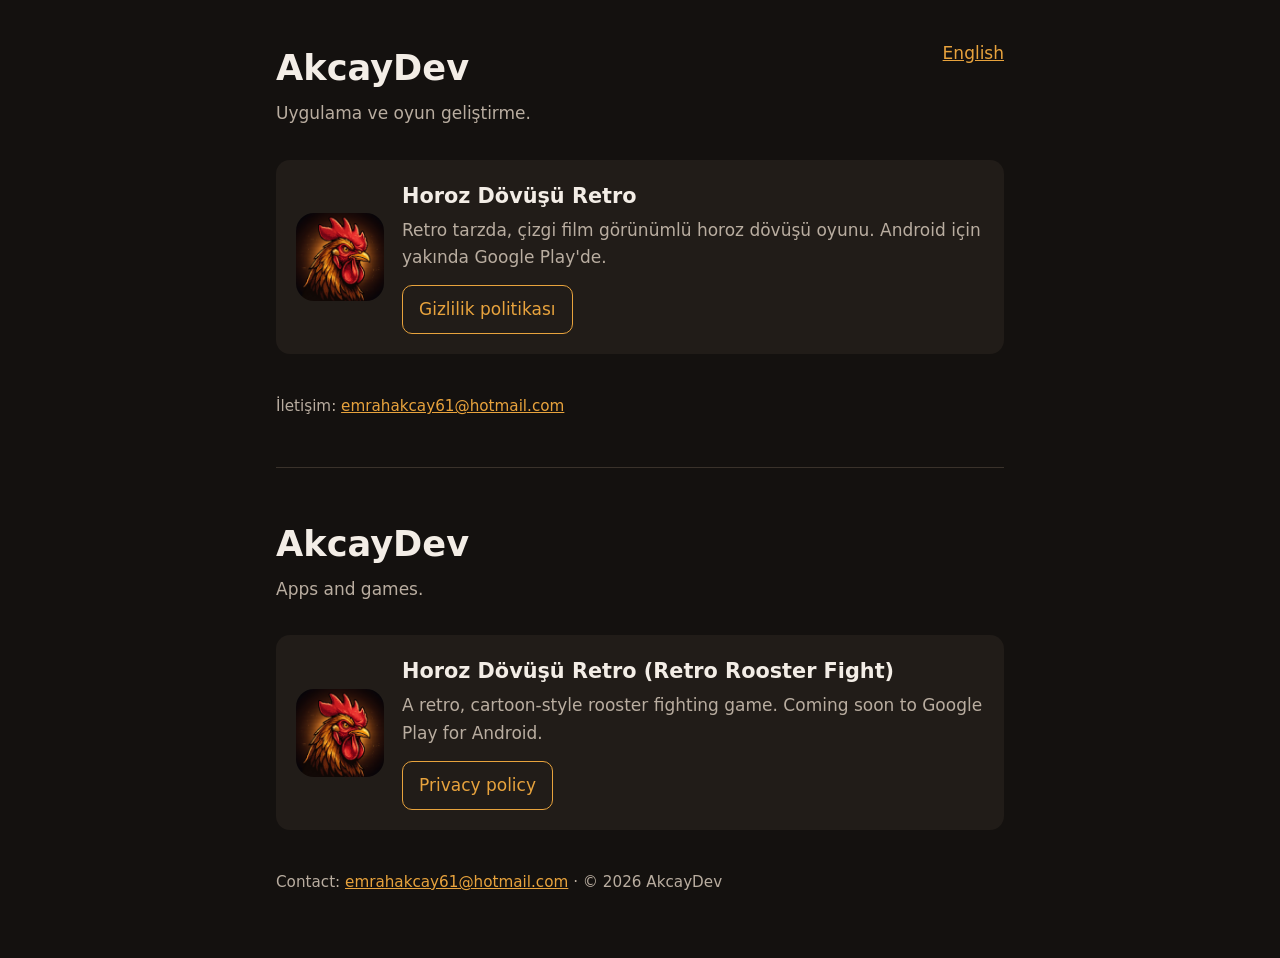
==== index.html @ 2ddd4c9f "Add files via upload" ====
<!doctype html>
<html lang="tr">
<head>
<meta charset="utf-8">
<meta name="viewport" content="width=device-width, initial-scale=1">
<title>AkcayDev</title>
<meta name="description" content="AkcayDev uygulama ve oyun geliştirme resmi sitesi.">
<style>
  :root { --bg:#14110f; --kart:#211c18; --yazi:#f3ede6; --soluk:#b9ada0; --vurgu:#e8a33d; }
  * { box-sizing:border-box; }
  body { margin:0; background:var(--bg); color:var(--yazi); font:17px/1.6 system-ui,-apple-system,"Segoe UI",Roboto,sans-serif; }
  main { max-width:760px; margin:0 auto; padding:40px 16px 64px; }
  h1 { font-size:2.2rem; margin:0 0 4px; }
  .alt { color:var(--soluk); margin:0 0 32px; }
  .kart { background:var(--kart); border-radius:14px; padding:20px; display:flex; gap:18px; align-items:center; }
  .kart img { width:88px; height:88px; border-radius:18px; flex:none; }
  .kart h2 { margin:0 0 4px; font-size:1.3rem; }
  .kart p { margin:0 0 10px; color:var(--soluk); }
  a { color:var(--vurgu); }
  .dugme { display:inline-block; padding:10px 16px; border:1px solid var(--vurgu); border-radius:10px; text-decoration:none; margin:4px 8px 0 0; }
  footer { margin-top:40px; color:var(--soluk); font-size:.95rem; }
  .dil { float:right; }
  @media (max-width:480px){ .kart{flex-direction:column; align-items:flex-start;} }
</style>
</head>
<body>
<main>
  <a class="dil" href="#en">English</a>
  <h1>AkcayDev</h1>
  <p class="alt">Uygulama ve oyun geliştirme.</p>

  <div class="kart">
    <img src="horoz-dovusu-retro/ikon.png" alt="Horoz Dövüşü Retro simgesi">
    <div>
      <h2>Horoz Dövüşü Retro</h2>
      <p>Retro tarzda, çizgi film görünümlü horoz dövüşü oyunu. Android için yakında Google Play'de.</p>
      <a class="dugme" href="horoz-dovusu-retro/gizlilik.html">Gizlilik politikası</a>
    </div>
  </div>

  <footer>
    İletişim: <a href="mailto:emrahakcay61@hotmail.com">emrahakcay61@hotmail.com</a>
  </footer>

  <hr id="en" style="margin:48px 0;border:0;border-top:1px solid #3a322b">
  <h1>AkcayDev</h1>
  <p class="alt">Apps and games.</p>
  <div class="kart">
    <img src="horoz-dovusu-retro/ikon.png" alt="Horoz Dövüşü Retro icon">
    <div>
      <h2>Horoz Dövüşü Retro (Retro Rooster Fight)</h2>
      <p>A retro, cartoon-style rooster fighting game. Coming soon to Google Play for Android.</p>
      <a class="dugme" href="horoz-dovusu-retro/gizlilik.html#en">Privacy policy</a>
    </div>
  </div>
  <footer>
    Contact: <a href="mailto:emrahakcay61@hotmail.com">emrahakcay61@hotmail.com</a> · © 2026 AkcayDev
  </footer>
</main>
</body>
</html>
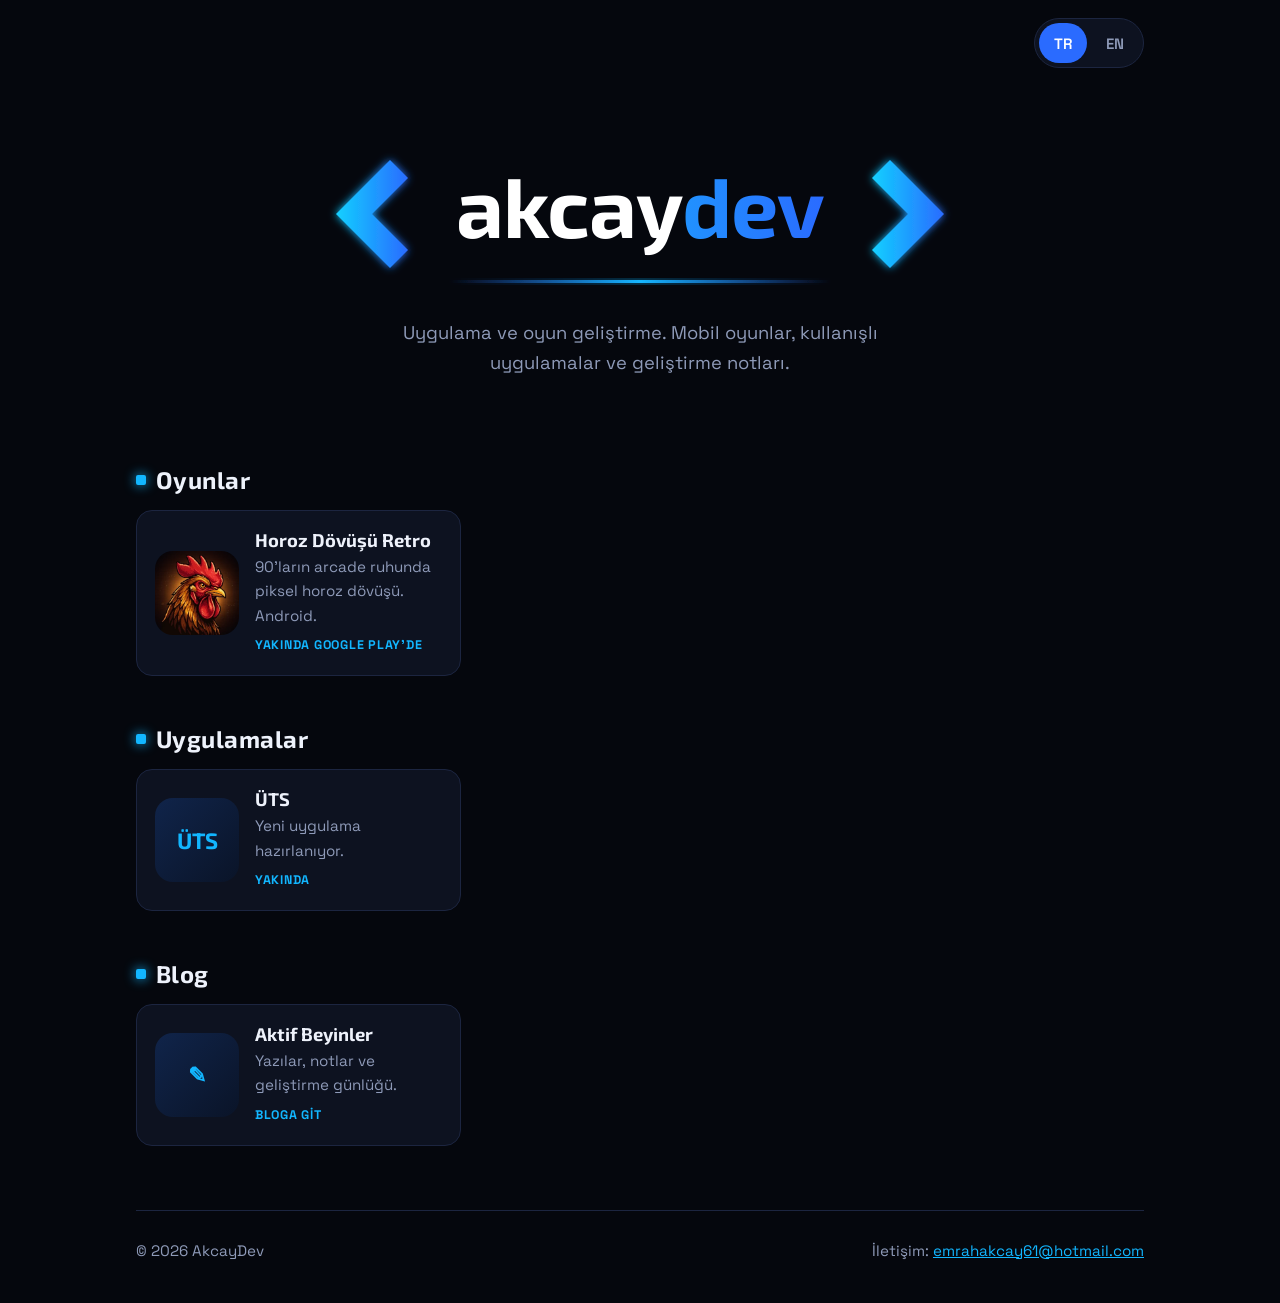
==== commit 1869b86a: "Add files via upload" ====
--- a/index.html
+++ b/index.html
@@ -1,61 +1,88 @@
 <!doctype html>
-<html lang="tr">
+<html lang="tr" data-dil="tr">
 <head>
 <meta charset="utf-8">
 <meta name="viewport" content="width=device-width, initial-scale=1">
 <title>AkcayDev</title>
 <meta name="description" content="AkcayDev uygulama ve oyun geliştirme resmi sitesi.">
-<style>
-  :root { --bg:#14110f; --kart:#211c18; --yazi:#f3ede6; --soluk:#b9ada0; --vurgu:#e8a33d; }
-  * { box-sizing:border-box; }
-  body { margin:0; background:var(--bg); color:var(--yazi); font:17px/1.6 system-ui,-apple-system,"Segoe UI",Roboto,sans-serif; }
-  main { max-width:760px; margin:0 auto; padding:40px 16px 64px; }
-  h1 { font-size:2.2rem; margin:0 0 4px; }
-  .alt { color:var(--soluk); margin:0 0 32px; }
-  .kart { background:var(--kart); border-radius:14px; padding:20px; display:flex; gap:18px; align-items:center; }
-  .kart img { width:88px; height:88px; border-radius:18px; flex:none; }
-  .kart h2 { margin:0 0 4px; font-size:1.3rem; }
-  .kart p { margin:0 0 10px; color:var(--soluk); }
-  a { color:var(--vurgu); }
-  .dugme { display:inline-block; padding:10px 16px; border:1px solid var(--vurgu); border-radius:10px; text-decoration:none; margin:4px 8px 0 0; }
-  footer { margin-top:40px; color:var(--soluk); font-size:.95rem; }
-  .dil { float:right; }
-  @media (max-width:480px){ .kart{flex-direction:column; align-items:flex-start;} }
-</style>
+<link rel="icon" href="favicon.svg" type="image/svg+xml">
+<link rel="preconnect" href="https://fonts.googleapis.com"><link rel="preconnect" href="https://fonts.gstatic.com" crossorigin>
+<link href="https://fonts.googleapis.com/css2?family=Exo+2:wght@700&family=Space+Grotesk:wght@400;600;700&display=swap" rel="stylesheet">
+<link rel="stylesheet" href="stil.css">
+<script src="dil.js"></script>
 </head>
 <body>
-<main>
-  <a class="dil" href="#en">English</a>
-  <h1>AkcayDev</h1>
-  <p class="alt">Uygulama ve oyun geliştirme.</p>
+<div class="kap">
+  <header class="ust">
+    <span></span>
+    <div class="dil-sec" role="group" aria-label="Dil / Language">
+      <button data-dil-sec="tr">TR</button><button data-dil-sec="en">EN</button>
+    </div>
+  </header>
 
-  <div class="kart">
-    <img src="horoz-dovusu-retro/ikon.png" alt="Horoz Dövüşü Retro simgesi">
-    <div>
-      <h2>Horoz Dövüşü Retro</h2>
-      <p>Retro tarzda, çizgi film görünümlü horoz dövüşü oyunu. Android için yakında Google Play'de.</p>
-      <a class="dugme" href="horoz-dovusu-retro/gizlilik.html">Gizlilik politikası</a>
+  <section class="kahraman">
+    <svg xmlns="http://www.w3.org/2000/svg" viewBox="0 0 640 150" role="img" aria-label="akcaydev">
+  <defs>
+    <linearGradient id="lg-m" x1="0" x2="1"><stop offset="0" stop-color="#12d0ff"/><stop offset="1" stop-color="#2a6bff"/></linearGradient>
+    <linearGradient id="lg-c" x1="0" x2="1"><stop offset="0" stop-color="#2a6bff" stop-opacity="0"/><stop offset=".5" stop-color="#12b6ff"/><stop offset="1" stop-color="#2a6bff" stop-opacity="0"/></linearGradient>
+    <filter id="lg-p" x="-20%" y="-50%" width="140%" height="200%"><feGaussianBlur stdDeviation="4" result="b"/><feMerge><feMergeNode in="b"/><feMergeNode in="SourceGraphic"/></feMerge></filter>
+  </defs>
+  <g filter="url(#lg-p)" fill="url(#lg-m)">
+    <path d="M70 18 L88 36 L52 72 L88 108 L70 126 L16 72 Z"/>
+    <path d="M570 18 L552 36 L588 72 L552 108 L570 126 L624 72 Z"/>
+  </g>
+  <text x="320" y="96" text-anchor="middle" font-family="'Exo 2', 'Segoe UI', sans-serif" font-weight="700" font-size="84" letter-spacing="-1">
+    <tspan fill="#ffffff">akcay</tspan><tspan fill="url(#lg-m)">dev</tspan>
+  </text>
+  <rect x="130" y="138" width="380" height="3" rx="1.5" fill="url(#lg-c)" filter="url(#lg-p)"/>
+</svg>
+    <p lang="tr">Uygulama ve oyun geliştirme. Mobil oyunlar, kullanışlı uygulamalar ve geliştirme notları.</p>
+    <p lang="en">Apps and games. Mobile games, handy apps and development notes.</p>
+  </section>
+
+  <h2><span lang="tr">Oyunlar</span><span lang="en">Games</span></h2>
+  <div class="izgara">
+    <a class="proje" href="horoz-dovusu-retro/">
+      <img class="simge" src="horoz-dovusu-retro/gorseller/ikon.webp" alt="">
+      <div>
+        <h3 lang="tr">Horoz Dövüşü Retro</h3><h3 lang="en">Rooster Fight Retro</h3>
+        <p lang="tr">90'ların arcade ruhunda piksel horoz dövüşü. Android.</p>
+        <p lang="en">Pixel rooster fighting in the spirit of 90s arcades. Android.</p>
+        <span class="etiket" lang="tr">Yakında Google Play'de</span><span class="etiket" lang="en">Coming soon to Google Play</span>
+      </div>
+    </a>
+  </div>
+
+  <h2><span lang="tr">Uygulamalar</span><span lang="en">Apps</span></h2>
+  <div class="izgara">
+    <div class="proje">
+      <div class="simge bos">ÜTS</div>
+      <div>
+        <h3>ÜTS</h3>
+        <p lang="tr">Yeni uygulama hazırlanıyor.</p>
+        <p lang="en">A new app is on the way.</p>
+        <span class="etiket" lang="tr">Yakında</span><span class="etiket" lang="en">Coming soon</span>
+      </div>
     </div>
   </div>
 
-  <footer>
-    İletişim: <a href="mailto:emrahakcay61@hotmail.com">emrahakcay61@hotmail.com</a>
+  <h2>Blog</h2>
+  <div class="izgara">
+    <a class="proje" href="https://aktif-beyinler.blogspot.com/" rel="noopener">
+      <div class="simge bos">✎</div>
+      <div>
+        <h3>Aktif Beyinler</h3>
+        <p lang="tr">Yazılar, notlar ve geliştirme günlüğü.</p>
+        <p lang="en">Posts, notes and dev log (Turkish).</p>
+        <span class="etiket" lang="tr">Bloga git</span><span class="etiket" lang="en">Visit blog</span>
+      </div>
+    </a>
+  </div>
+
+  <footer class="alt">
+    <span>© 2026 AkcayDev</span>
+    <span><span lang="tr">İletişim:</span><span lang="en">Contact:</span> <a href="mailto:emrahakcay61@hotmail.com">emrahakcay61@hotmail.com</a></span>
   </footer>
-
-  <hr id="en" style="margin:48px 0;border:0;border-top:1px solid #3a322b">
-  <h1>AkcayDev</h1>
-  <p class="alt">Apps and games.</p>
-  <div class="kart">
-    <img src="horoz-dovusu-retro/ikon.png" alt="Horoz Dövüşü Retro icon">
-    <div>
-      <h2>Horoz Dövüşü Retro (Retro Rooster Fight)</h2>
-      <p>A retro, cartoon-style rooster fighting game. Coming soon to Google Play for Android.</p>
-      <a class="dugme" href="horoz-dovusu-retro/gizlilik.html#en">Privacy policy</a>
-    </div>
-  </div>
-  <footer>
-    Contact: <a href="mailto:emrahakcay61@hotmail.com">emrahakcay61@hotmail.com</a> · © 2026 AkcayDev
-  </footer>
-</main>
+</div>
 </body>
 </html>
--- a/stil.css
+++ b/stil.css
@@ -0,0 +1,30 @@
+/* AkcayDev ana site */
+:root {
+  --bg: #05070d; --kart: #0d1220; --cizgi: #1c2540;
+  --yazi: #eef2fb; --soluk: #8e9ab8;
+  --mavi: #12b6ff; --mavi2: #2a6bff;
+}
+* { box-sizing: border-box; }
+html[data-dil="tr"] [lang="en"], html[data-dil="en"] [lang="tr"] { display: none !important; }
+body { margin: 0; background: var(--bg); color: var(--yazi); font: 17px/1.6 "Space Grotesk", system-ui, sans-serif; }
+a { color: var(--mavi); }
+.kap { max-width: 1040px; margin: 0 auto; padding: 0 16px; }
+.ust { display: flex; align-items: center; justify-content: space-between; padding: 18px 0; }
+.ust .logo-kucuk svg { height: 40px; width: auto; display: block; }
+.dil-sec { display: flex; gap: 4px; background: var(--kart); border: 1px solid var(--cizgi); border-radius: 999px; padding: 4px; }
+.dil-sec button { font: 600 15px "Space Grotesk", sans-serif; color: var(--soluk); background: none; border: 0; border-radius: 999px; min-width: 48px; min-height: 40px; cursor: pointer; }
+.dil-sec button[aria-pressed="true"] { background: var(--mavi2); color: #fff; }
+.kahraman { text-align: center; padding: 56px 0 40px; }
+.kahraman svg { width: min(640px, 100%); height: auto; }
+.kahraman p { color: var(--soluk); font-size: 1.15rem; margin: 18px auto 0; max-width: 560px; }
+h2 { font: 700 1.5rem "Exo 2", sans-serif; letter-spacing: .02em; margin: 48px 0 16px; display: flex; align-items: center; gap: 10px; }
+h2::before { content: ""; width: 10px; height: 10px; border-radius: 2px; background: var(--mavi); box-shadow: 0 0 12px var(--mavi); }
+.izgara { display: grid; grid-template-columns: repeat(auto-fill, minmax(300px, 1fr)); gap: 16px; }
+.proje { display: flex; gap: 16px; align-items: center; padding: 18px; background: var(--kart); border: 1px solid var(--cizgi); border-radius: 16px; color: inherit; text-decoration: none; transition: border-color .2s, transform .2s; min-height: 120px; }
+a.proje:hover { border-color: var(--mavi); transform: translateY(-2px); }
+.proje .simge { width: 84px; height: 84px; border-radius: 18px; flex: none; object-fit: cover; }
+.proje .simge.bos { display: grid; place-items: center; background: linear-gradient(135deg, #10244a, #0a1428); font: 700 1.4rem "Exo 2", sans-serif; color: var(--mavi); }
+.proje h3 { margin: 0 0 4px; font: 700 1.15rem "Exo 2", sans-serif; }
+.proje p { margin: 0; color: var(--soluk); font-size: .95rem; }
+.etiket { display: inline-block; margin-top: 8px; font-size: .78rem; font-weight: 700; letter-spacing: .06em; text-transform: uppercase; color: var(--mavi); }
+.alt { margin-top: 64px; padding: 28px 0 40px; border-top: 1px solid var(--cizgi); color: var(--soluk); font-size: .95rem; display: flex; flex-wrap: wrap; gap: 8px 24px; justify-content: space-between; }
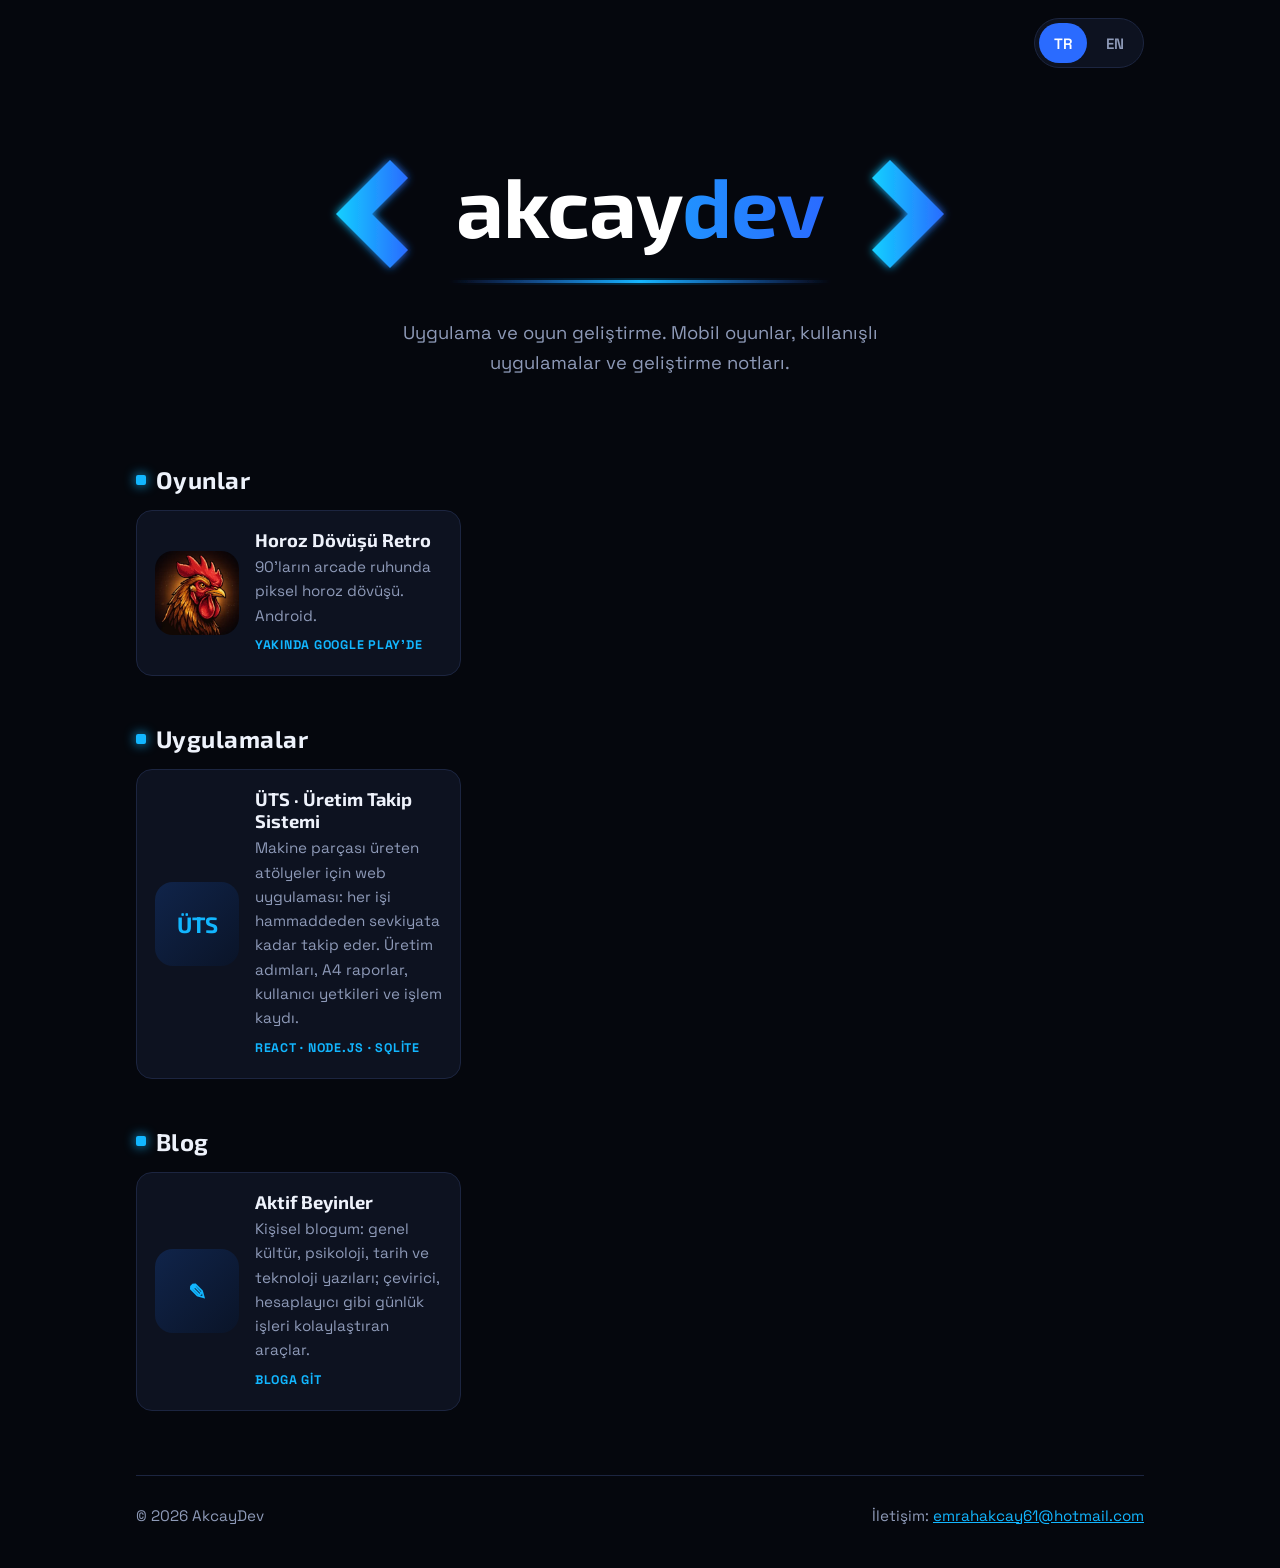
==== commit f11ec592: "Add files via upload" ====
--- a/index.html
+++ b/index.html
@@ -58,10 +58,10 @@
     <div class="proje">
       <div class="simge bos">ÜTS</div>
       <div>
-        <h3>ÜTS</h3>
-        <p lang="tr">Yeni uygulama hazırlanıyor.</p>
-        <p lang="en">A new app is on the way.</p>
-        <span class="etiket" lang="tr">Yakında</span><span class="etiket" lang="en">Coming soon</span>
+        <h3 lang="tr">ÜTS · Üretim Takip Sistemi</h3><h3 lang="en">ÜTS · Production Tracking System</h3>
+        <p lang="tr">Makine parçası üreten atölyeler için web uygulaması: her işi hammaddeden sevkiyata kadar takip eder. Üretim adımları, A4 raporlar, kullanıcı yetkileri ve işlem kaydı.</p>
+        <p lang="en">A web app for machine-parts workshops that tracks every job from raw material to shipment. Production steps, printable A4 reports, user permissions and audit log.</p>
+        <span class="etiket">React · Node.js · SQLite</span>
       </div>
     </div>
   </div>
@@ -72,8 +72,8 @@
       <div class="simge bos">✎</div>
       <div>
         <h3>Aktif Beyinler</h3>
-        <p lang="tr">Yazılar, notlar ve geliştirme günlüğü.</p>
-        <p lang="en">Posts, notes and dev log (Turkish).</p>
+        <p lang="tr">Kişisel blogum: genel kültür, psikoloji, tarih ve teknoloji yazıları; çevirici, hesaplayıcı gibi günlük işleri kolaylaştıran araçlar.</p>
+        <p lang="en">My personal blog (Turkish): general knowledge, psychology, history and tech posts, plus handy everyday tools like converters and calculators.</p>
         <span class="etiket" lang="tr">Bloga git</span><span class="etiket" lang="en">Visit blog</span>
       </div>
     </a>
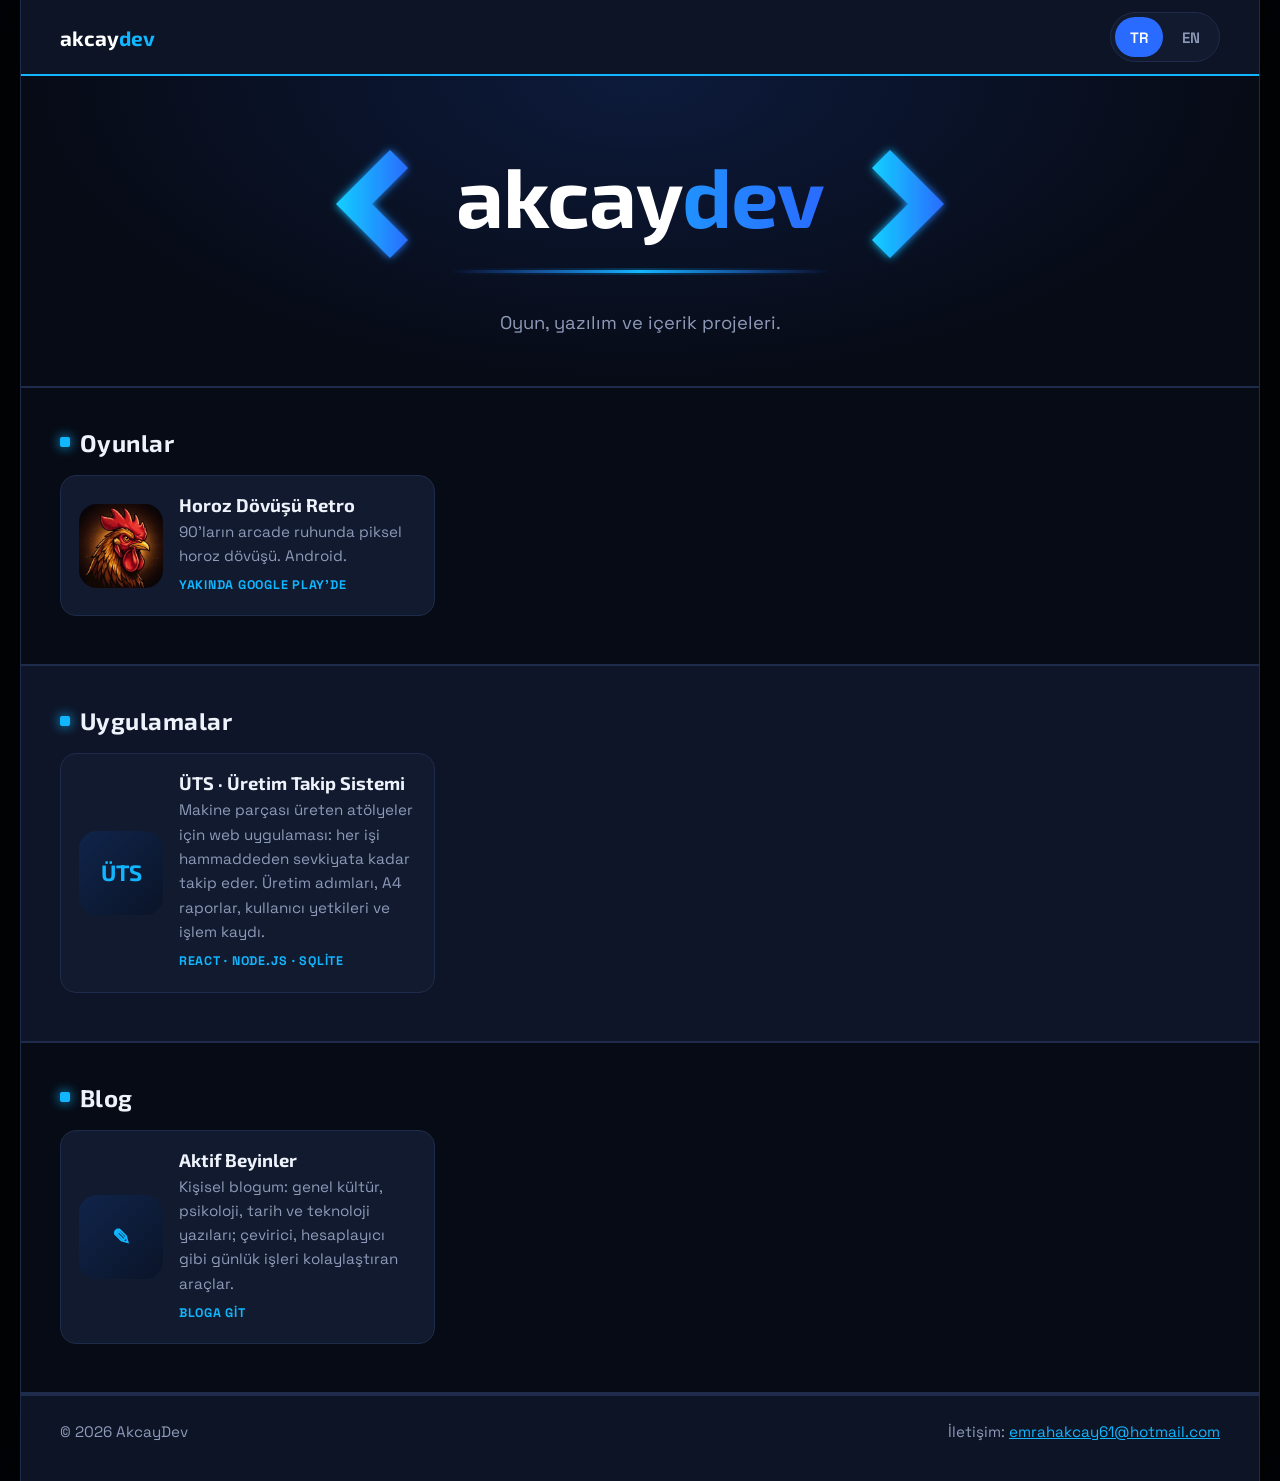
==== commit 36b7b8bc: "Add files via upload" ====
--- a/index.html
+++ b/index.html
@@ -4,7 +4,7 @@
 <meta charset="utf-8">
 <meta name="viewport" content="width=device-width, initial-scale=1">
 <title>AkcayDev</title>
-<meta name="description" content="AkcayDev uygulama ve oyun geliştirme resmi sitesi.">
+<meta name="description" content="AkcayDev: oyun, yazılım ve içerik projeleri.">
 <link rel="icon" href="favicon.svg" type="image/svg+xml">
 <link rel="preconnect" href="https://fonts.googleapis.com"><link rel="preconnect" href="https://fonts.gstatic.com" crossorigin>
 <link href="https://fonts.googleapis.com/css2?family=Exo+2:wght@700&family=Space+Grotesk:wght@400;600;700&display=swap" rel="stylesheet">
@@ -12,15 +12,18 @@
 <script src="dil.js"></script>
 </head>
 <body>
-<div class="kap">
-  <header class="ust">
-    <span></span>
+<div class="sayfa">
+<header class="ust-serit">
+  <div class="kap ust">
+    <span class="ust-ad">akcay<b>dev</b></span>
     <div class="dil-sec" role="group" aria-label="Dil / Language">
       <button data-dil-sec="tr">TR</button><button data-dil-sec="en">EN</button>
     </div>
-  </header>
+  </div>
+</header>
 
-  <section class="kahraman">
+<section class="kahraman">
+  <div class="kap">
     <svg xmlns="http://www.w3.org/2000/svg" viewBox="0 0 640 150" role="img" aria-label="akcaydev">
   <defs>
     <linearGradient id="lg-m" x1="0" x2="1"><stop offset="0" stop-color="#12d0ff"/><stop offset="1" stop-color="#2a6bff"/></linearGradient>
@@ -36,10 +39,13 @@
   </text>
   <rect x="130" y="138" width="380" height="3" rx="1.5" fill="url(#lg-c)" filter="url(#lg-p)"/>
 </svg>
-    <p lang="tr">Uygulama ve oyun geliştirme. Mobil oyunlar, kullanışlı uygulamalar ve geliştirme notları.</p>
-    <p lang="en">Apps and games. Mobile games, handy apps and development notes.</p>
-  </section>
+    <p lang="tr">Oyun, yazılım ve içerik projeleri.</p>
+    <p lang="en">Game, software and content projects.</p>
+  </div>
+</section>
 
+<section class="bolum">
+  <div class="kap">
   <h2><span lang="tr">Oyunlar</span><span lang="en">Games</span></h2>
   <div class="izgara">
     <a class="proje" href="horoz-dovusu-retro/">
@@ -52,7 +58,11 @@
       </div>
     </a>
   </div>
+  </div>
+</section>
 
+<section class="bolum koyu">
+  <div class="kap">
   <h2><span lang="tr">Uygulamalar</span><span lang="en">Apps</span></h2>
   <div class="izgara">
     <div class="proje">
@@ -65,10 +75,14 @@
       </div>
     </div>
   </div>
+  </div>
+</section>
 
+<section class="bolum">
+  <div class="kap">
   <h2>Blog</h2>
   <div class="izgara">
-    <a class="proje" href="https://aktif-beyinler.blogspot.com/" rel="noopener">
+    <a class="proje" href="https://aktif-beyinler.blogspot.com/" target="_blank" rel="noopener">
       <div class="simge bos">✎</div>
       <div>
         <h3>Aktif Beyinler</h3>
@@ -78,11 +92,15 @@
       </div>
     </a>
   </div>
+  </div>
+</section>
 
-  <footer class="alt">
+<footer class="alt-serit">
+  <div class="kap alt">
     <span>© 2026 AkcayDev</span>
     <span><span lang="tr">İletişim:</span><span lang="en">Contact:</span> <a href="mailto:emrahakcay61@hotmail.com">emrahakcay61@hotmail.com</a></span>
-  </footer>
+  </div>
+</footer>
 </div>
 </body>
 </html>
--- a/stil.css
+++ b/stil.css
@@ -1,25 +1,32 @@
 /* AkcayDev ana site */
 :root {
-  --bg: #05070d; --kart: #0d1220; --cizgi: #1c2540;
+  --dis: #020306; --bg: #070b16; --bg2: #0e1528; --serit: #0c1426; --kart: #111a2e; --cizgi: #1f2b4a;
   --yazi: #eef2fb; --soluk: #8e9ab8;
   --mavi: #12b6ff; --mavi2: #2a6bff;
 }
 * { box-sizing: border-box; }
 html[data-dil="tr"] [lang="en"], html[data-dil="en"] [lang="tr"] { display: none !important; }
-body { margin: 0; background: var(--bg); color: var(--yazi); font: 17px/1.6 "Space Grotesk", system-ui, sans-serif; }
+body { margin: 0; background: var(--dis); color: var(--yazi); font: 17px/1.6 "Space Grotesk", system-ui, sans-serif; }
 a { color: var(--mavi); }
-.kap { max-width: 1040px; margin: 0 auto; padding: 0 16px; }
-.ust { display: flex; align-items: center; justify-content: space-between; padding: 18px 0; }
-.ust .logo-kucuk svg { height: 40px; width: auto; display: block; }
+.sayfa { max-width: 1240px; margin: 0 auto; background: var(--bg); border-left: 1px solid var(--cizgi); border-right: 1px solid var(--cizgi); box-shadow: 0 0 60px rgba(0,0,0,.7); min-height: 100vh; }
+.kap { max-width: 1200px; margin: 0 auto; padding: 0 20px; }
+.ust-serit { background: var(--serit); border-bottom: 2px solid var(--mavi); }
+.ust { display: flex; align-items: center; justify-content: space-between; padding: 12px 20px; }
+.ust-ad { font: 700 1.3rem "Exo 2", sans-serif; color: #fff; }
+.ust-ad b { color: var(--mavi); }
 .dil-sec { display: flex; gap: 4px; background: var(--kart); border: 1px solid var(--cizgi); border-radius: 999px; padding: 4px; }
 .dil-sec button { font: 600 15px "Space Grotesk", sans-serif; color: var(--soluk); background: none; border: 0; border-radius: 999px; min-width: 48px; min-height: 40px; cursor: pointer; }
 .dil-sec button[aria-pressed="true"] { background: var(--mavi2); color: #fff; }
-.kahraman { text-align: center; padding: 56px 0 40px; }
+.kahraman { text-align: center; padding: 56px 0 48px; background: radial-gradient(ellipse at 50% 0, rgba(42,107,255,.16), transparent 70%); border-bottom: 2px solid var(--cizgi); }
 .kahraman svg { width: min(640px, 100%); height: auto; }
 .kahraman p { color: var(--soluk); font-size: 1.15rem; margin: 18px auto 0; max-width: 560px; }
-h2 { font: 700 1.5rem "Exo 2", sans-serif; letter-spacing: .02em; margin: 48px 0 16px; display: flex; align-items: center; gap: 10px; }
+.bolum { padding: 40px 0 48px; border-bottom: 2px solid var(--cizgi); }
+.bolum.koyu { background: var(--bg2); }
+h2 { font: 700 1.5rem "Exo 2", sans-serif; letter-spacing: .02em; margin: 0 0 18px; display: flex; align-items: center; gap: 10px; }
 h2::before { content: ""; width: 10px; height: 10px; border-radius: 2px; background: var(--mavi); box-shadow: 0 0 12px var(--mavi); }
-.izgara { display: grid; grid-template-columns: repeat(auto-fill, minmax(300px, 1fr)); gap: 16px; }
+.izgara { display: grid; grid-template-columns: repeat(3, 1fr); gap: 18px; }
+@media (max-width: 960px) { .izgara { grid-template-columns: repeat(2, 1fr); } }
+@media (max-width: 620px) { .izgara { grid-template-columns: 1fr; } }
 .proje { display: flex; gap: 16px; align-items: center; padding: 18px; background: var(--kart); border: 1px solid var(--cizgi); border-radius: 16px; color: inherit; text-decoration: none; transition: border-color .2s, transform .2s; min-height: 120px; }
 a.proje:hover { border-color: var(--mavi); transform: translateY(-2px); }
 .proje .simge { width: 84px; height: 84px; border-radius: 18px; flex: none; object-fit: cover; }
@@ -27,4 +34,5 @@
 .proje h3 { margin: 0 0 4px; font: 700 1.15rem "Exo 2", sans-serif; }
 .proje p { margin: 0; color: var(--soluk); font-size: .95rem; }
 .etiket { display: inline-block; margin-top: 8px; font-size: .78rem; font-weight: 700; letter-spacing: .06em; text-transform: uppercase; color: var(--mavi); }
-.alt { margin-top: 64px; padding: 28px 0 40px; border-top: 1px solid var(--cizgi); color: var(--soluk); font-size: .95rem; display: flex; flex-wrap: wrap; gap: 8px 24px; justify-content: space-between; }
+.alt-serit { background: var(--serit); border-top: 2px solid var(--cizgi); }
+.alt { padding: 24px 20px 36px; color: var(--soluk); font-size: .95rem; display: flex; flex-wrap: wrap; gap: 8px 24px; justify-content: space-between; }
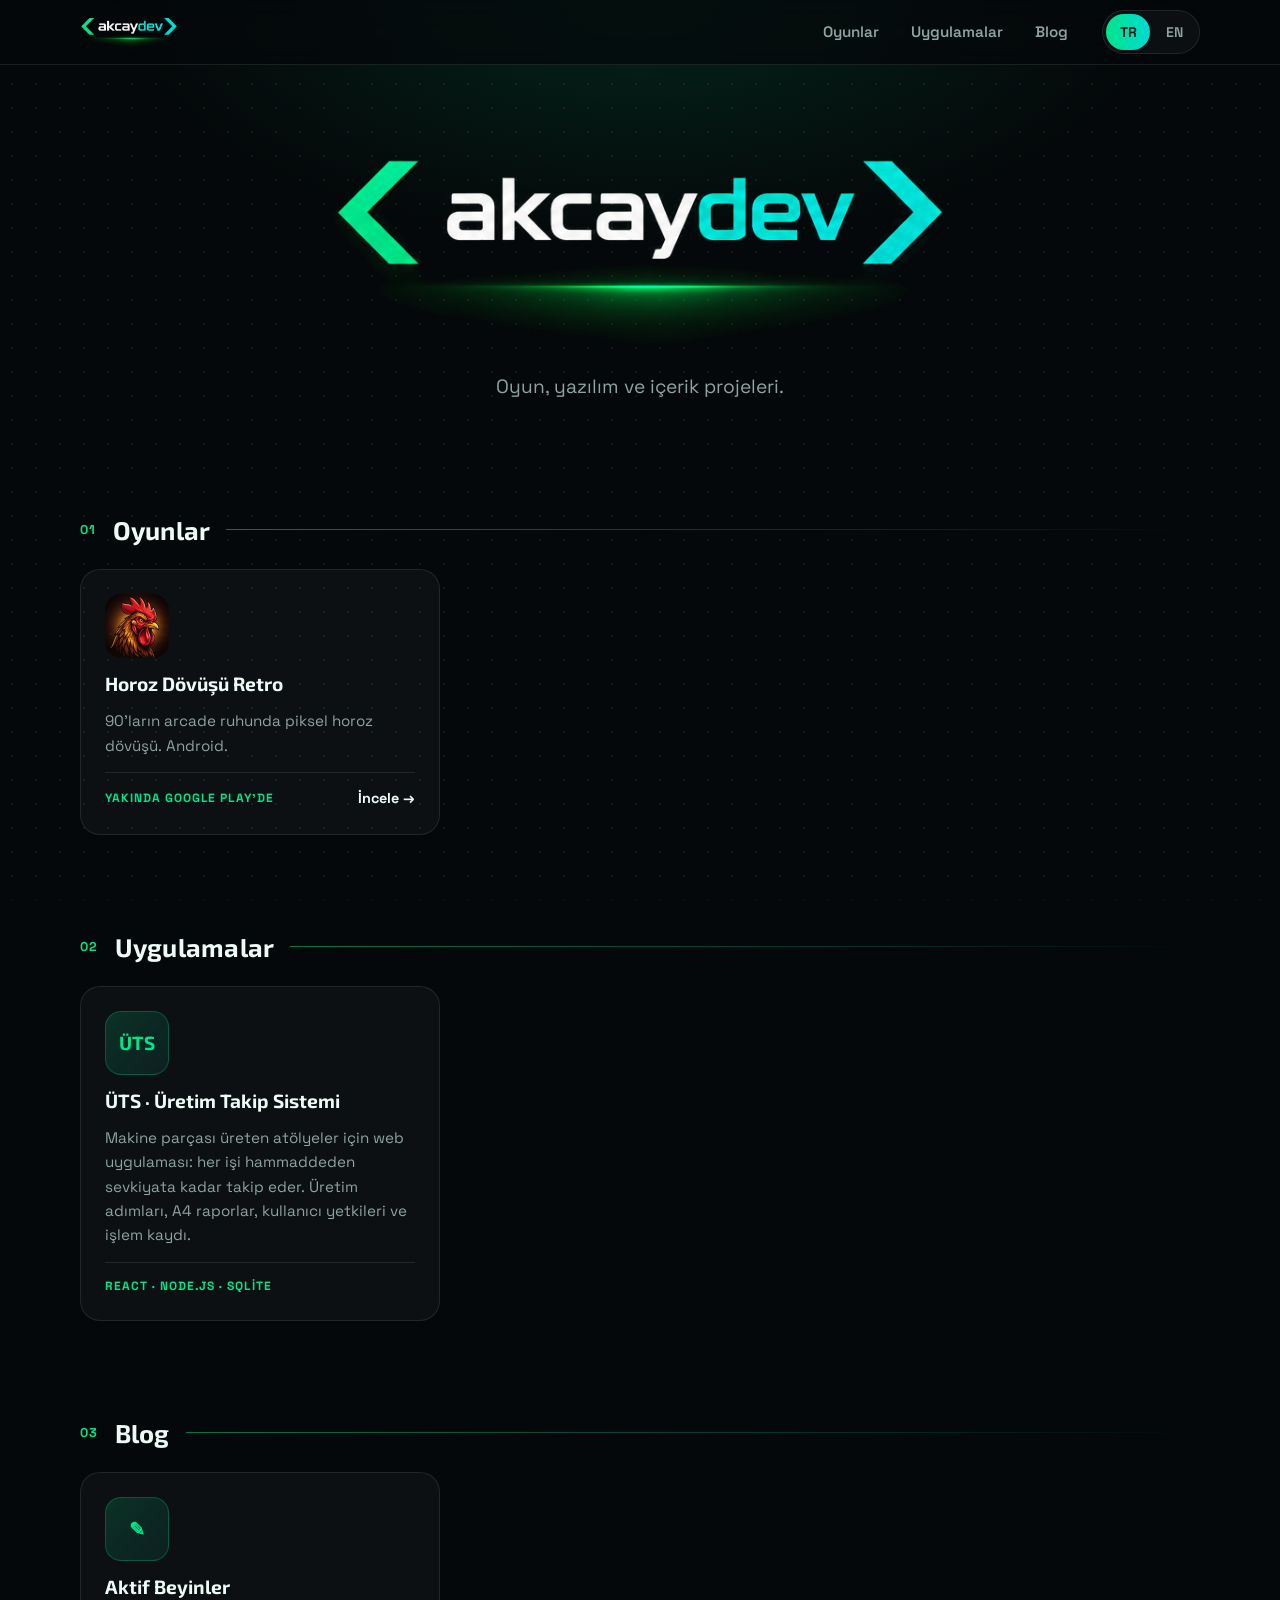
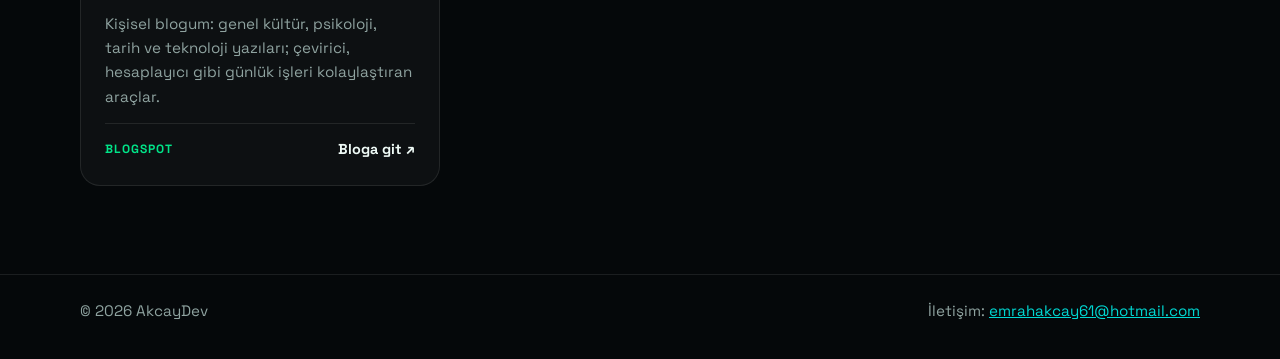
==== commit 08aef8ea: "Yeni tasarım: akcaydev logosu, yeşil-turkuaz tema, modern düzen Co-Authored-By: Claude Opus 5.5 <nor" ====
--- a/index.html
+++ b/index.html
@@ -12,95 +12,78 @@
 <script src="dil.js"></script>
 </head>
 <body>
-<div class="sayfa">
-<header class="ust-serit">
-  <div class="kap ust">
-    <span class="ust-ad">akcay<b>dev</b></span>
+<header class="ust">
+  <div class="kap">
+    <a class="ust-logo" href="#"><img src="logo.webp" alt="akcaydev"></a>
+    <nav class="menu">
+      <a href="#oyunlar"><span lang="tr">Oyunlar</span><span lang="en">Games</span></a>
+      <a href="#uygulamalar"><span lang="tr">Uygulamalar</span><span lang="en">Apps</span></a>
+      <a href="#blog">Blog</a>
+    </nav>
     <div class="dil-sec" role="group" aria-label="Dil / Language">
       <button data-dil-sec="tr">TR</button><button data-dil-sec="en">EN</button>
     </div>
   </div>
 </header>
 
-<section class="kahraman">
-  <div class="kap">
-    <svg xmlns="http://www.w3.org/2000/svg" viewBox="0 0 640 150" role="img" aria-label="akcaydev">
-  <defs>
-    <linearGradient id="lg-m" x1="0" x2="1"><stop offset="0" stop-color="#12d0ff"/><stop offset="1" stop-color="#2a6bff"/></linearGradient>
-    <linearGradient id="lg-c" x1="0" x2="1"><stop offset="0" stop-color="#2a6bff" stop-opacity="0"/><stop offset=".5" stop-color="#12b6ff"/><stop offset="1" stop-color="#2a6bff" stop-opacity="0"/></linearGradient>
-    <filter id="lg-p" x="-20%" y="-50%" width="140%" height="200%"><feGaussianBlur stdDeviation="4" result="b"/><feMerge><feMergeNode in="b"/><feMergeNode in="SourceGraphic"/></feMerge></filter>
-  </defs>
-  <g filter="url(#lg-p)" fill="url(#lg-m)">
-    <path d="M70 18 L88 36 L52 72 L88 108 L70 126 L16 72 Z"/>
-    <path d="M570 18 L552 36 L588 72 L552 108 L570 126 L624 72 Z"/>
-  </g>
-  <text x="320" y="96" text-anchor="middle" font-family="'Exo 2', 'Segoe UI', sans-serif" font-weight="700" font-size="84" letter-spacing="-1">
-    <tspan fill="#ffffff">akcay</tspan><tspan fill="url(#lg-m)">dev</tspan>
-  </text>
-  <rect x="130" y="138" width="380" height="3" rx="1.5" fill="url(#lg-c)" filter="url(#lg-p)"/>
-</svg>
+<main class="kap">
+  <section class="kahraman">
+    <img src="logo.webp" alt="akcaydev">
     <p lang="tr">Oyun, yazılım ve içerik projeleri.</p>
     <p lang="en">Game, software and content projects.</p>
-  </div>
-</section>
+  </section>
 
-<section class="bolum">
-  <div class="kap">
-  <h2><span lang="tr">Oyunlar</span><span lang="en">Games</span></h2>
-  <div class="izgara">
-    <a class="proje" href="horoz-dovusu-retro/">
-      <img class="simge" src="horoz-dovusu-retro/gorseller/ikon.webp" alt="">
-      <div>
+  <section class="bolum" id="oyunlar">
+    <div class="bolum-bas"><span class="sayi">01</span><h2><span lang="tr">Oyunlar</span><span lang="en">Games</span></h2></div>
+    <div class="izgara">
+      <a class="proje" href="horoz-dovusu-retro/">
+        <img class="simge" src="horoz-dovusu-retro/gorseller/ikon.webp" alt="">
         <h3 lang="tr">Horoz Dövüşü Retro</h3><h3 lang="en">Rooster Fight Retro</h3>
         <p lang="tr">90'ların arcade ruhunda piksel horoz dövüşü. Android.</p>
         <p lang="en">Pixel rooster fighting in the spirit of 90s arcades. Android.</p>
-        <span class="etiket" lang="tr">Yakında Google Play'de</span><span class="etiket" lang="en">Coming soon to Google Play</span>
-      </div>
-    </a>
-  </div>
-  </div>
-</section>
+        <div class="alt-satir">
+          <span class="etiket" lang="tr">Yakında Google Play'de</span><span class="etiket" lang="en">Coming soon to Google Play</span>
+          <span class="git"><span lang="tr">İncele</span><span lang="en">Explore</span> →</span>
+        </div>
+      </a>
+    </div>
+  </section>
 
-<section class="bolum koyu">
-  <div class="kap">
-  <h2><span lang="tr">Uygulamalar</span><span lang="en">Apps</span></h2>
-  <div class="izgara">
-    <div class="proje">
-      <div class="simge bos">ÜTS</div>
-      <div>
+  <section class="bolum" id="uygulamalar">
+    <div class="bolum-bas"><span class="sayi">02</span><h2><span lang="tr">Uygulamalar</span><span lang="en">Apps</span></h2></div>
+    <div class="izgara">
+      <div class="proje">
+        <div class="simge bos">ÜTS</div>
         <h3 lang="tr">ÜTS · Üretim Takip Sistemi</h3><h3 lang="en">ÜTS · Production Tracking System</h3>
         <p lang="tr">Makine parçası üreten atölyeler için web uygulaması: her işi hammaddeden sevkiyata kadar takip eder. Üretim adımları, A4 raporlar, kullanıcı yetkileri ve işlem kaydı.</p>
         <p lang="en">A web app for machine-parts workshops that tracks every job from raw material to shipment. Production steps, printable A4 reports, user permissions and audit log.</p>
-        <span class="etiket">React · Node.js · SQLite</span>
+        <div class="alt-satir"><span class="etiket">React · Node.js · SQLite</span></div>
       </div>
     </div>
-  </div>
-  </div>
-</section>
+  </section>
 
-<section class="bolum">
-  <div class="kap">
-  <h2>Blog</h2>
-  <div class="izgara">
-    <a class="proje" href="https://aktif-beyinler.blogspot.com/" target="_blank" rel="noopener">
-      <div class="simge bos">✎</div>
-      <div>
+  <section class="bolum" id="blog">
+    <div class="bolum-bas"><span class="sayi">03</span><h2>Blog</h2></div>
+    <div class="izgara">
+      <a class="proje" href="https://aktif-beyinler.blogspot.com/" target="_blank" rel="noopener">
+        <div class="simge bos">✎</div>
         <h3>Aktif Beyinler</h3>
         <p lang="tr">Kişisel blogum: genel kültür, psikoloji, tarih ve teknoloji yazıları; çevirici, hesaplayıcı gibi günlük işleri kolaylaştıran araçlar.</p>
         <p lang="en">My personal blog (Turkish): general knowledge, psychology, history and tech posts, plus handy everyday tools like converters and calculators.</p>
-        <span class="etiket" lang="tr">Bloga git</span><span class="etiket" lang="en">Visit blog</span>
-      </div>
-    </a>
-  </div>
-  </div>
-</section>
+        <div class="alt-satir">
+          <span class="etiket">Blogspot</span>
+          <span class="git"><span lang="tr">Bloga git</span><span lang="en">Visit blog</span> ↗</span>
+        </div>
+      </a>
+    </div>
+  </section>
+</main>
 
-<footer class="alt-serit">
-  <div class="kap alt">
+<footer class="alt">
+  <div class="kap">
     <span>© 2026 AkcayDev</span>
     <span><span lang="tr">İletişim:</span><span lang="en">Contact:</span> <a href="mailto:emrahakcay61@hotmail.com">emrahakcay61@hotmail.com</a></span>
   </div>
 </footer>
-</div>
 </body>
 </html>
--- a/stil.css
+++ b/stil.css
@@ -1,38 +1,62 @@
 /* AkcayDev ana site */
 :root {
-  --dis: #020306; --bg: #070b16; --bg2: #0e1528; --serit: #0c1426; --kart: #111a2e; --cizgi: #1f2b4a;
-  --yazi: #eef2fb; --soluk: #8e9ab8;
-  --mavi: #12b6ff; --mavi2: #2a6bff;
+  --bg: #05080a; --yuzey: rgba(255,255,255,.035); --yuzey2: rgba(255,255,255,.06);
+  --cizgi: rgba(255,255,255,.09); --yazi: #eefaf6; --soluk: #8fa3a0;
+  --yesil: #00e589; --turkuaz: #00d9d4;
+  --gecis: linear-gradient(90deg, var(--yesil), var(--turkuaz));
 }
 * { box-sizing: border-box; }
 html[data-dil="tr"] [lang="en"], html[data-dil="en"] [lang="tr"] { display: none !important; }
-body { margin: 0; background: var(--dis); color: var(--yazi); font: 17px/1.6 "Space Grotesk", system-ui, sans-serif; }
-a { color: var(--mavi); }
-.sayfa { max-width: 1240px; margin: 0 auto; background: var(--bg); border-left: 1px solid var(--cizgi); border-right: 1px solid var(--cizgi); box-shadow: 0 0 60px rgba(0,0,0,.7); min-height: 100vh; }
-.kap { max-width: 1200px; margin: 0 auto; padding: 0 20px; }
-.ust-serit { background: var(--serit); border-bottom: 2px solid var(--mavi); }
-.ust { display: flex; align-items: center; justify-content: space-between; padding: 12px 20px; }
-.ust-ad { font: 700 1.3rem "Exo 2", sans-serif; color: #fff; }
-.ust-ad b { color: var(--mavi); }
-.dil-sec { display: flex; gap: 4px; background: var(--kart); border: 1px solid var(--cizgi); border-radius: 999px; padding: 4px; }
-.dil-sec button { font: 600 15px "Space Grotesk", sans-serif; color: var(--soluk); background: none; border: 0; border-radius: 999px; min-width: 48px; min-height: 40px; cursor: pointer; }
-.dil-sec button[aria-pressed="true"] { background: var(--mavi2); color: #fff; }
-.kahraman { text-align: center; padding: 56px 0 48px; background: radial-gradient(ellipse at 50% 0, rgba(42,107,255,.16), transparent 70%); border-bottom: 2px solid var(--cizgi); }
-.kahraman svg { width: min(640px, 100%); height: auto; }
-.kahraman p { color: var(--soluk); font-size: 1.15rem; margin: 18px auto 0; max-width: 560px; }
-.bolum { padding: 40px 0 48px; border-bottom: 2px solid var(--cizgi); }
-.bolum.koyu { background: var(--bg2); }
-h2 { font: 700 1.5rem "Exo 2", sans-serif; letter-spacing: .02em; margin: 0 0 18px; display: flex; align-items: center; gap: 10px; }
-h2::before { content: ""; width: 10px; height: 10px; border-radius: 2px; background: var(--mavi); box-shadow: 0 0 12px var(--mavi); }
-.izgara { display: grid; grid-template-columns: repeat(3, 1fr); gap: 18px; }
+html { scroll-behavior: smooth; scroll-padding-top: 80px; }
+body { margin: 0; background: var(--bg); color: var(--yazi); font: 17px/1.6 "Space Grotesk", system-ui, sans-serif; min-height: 100vh; }
+body::before { content: ""; position: fixed; inset: 0; z-index: -1; pointer-events: none;
+  background: radial-gradient(ellipse 60% 40% at 50% 0, rgba(0,229,137,.13), transparent 70%),
+              radial-gradient(rgba(255,255,255,.06) 1px, transparent 1px) 0 0 / 24px 24px; }
+a { color: var(--turkuaz); }
+.kap { max-width: 1160px; margin: 0 auto; padding: 0 20px; }
+
+/* Üst menü */
+.ust { position: sticky; top: 0; z-index: 10; background: rgba(5,8,10,.72); backdrop-filter: blur(14px); -webkit-backdrop-filter: blur(14px); border-bottom: 1px solid var(--cizgi); }
+.ust .kap { display: flex; align-items: center; gap: 20px; height: 64px; }
+.ust-logo img { height: 30px; width: auto; display: block; }
+.menu { display: flex; gap: 4px; margin-left: auto; }
+.menu a { color: var(--soluk); text-decoration: none; font-weight: 600; font-size: .95rem; padding: 8px 14px; border-radius: 999px; transition: color .2s, background .2s; }
+.menu a:hover { color: var(--yazi); background: var(--yuzey2); }
+.dil-sec { display: flex; gap: 2px; background: var(--yuzey); border: 1px solid var(--cizgi); border-radius: 999px; padding: 3px; }
+.dil-sec button { font: 600 14px "Space Grotesk", sans-serif; color: var(--soluk); background: none; border: 0; border-radius: 999px; min-width: 44px; min-height: 36px; cursor: pointer; }
+.dil-sec button[aria-pressed="true"] { background: var(--gecis); color: #02130c; }
+@media (max-width: 720px) { .menu { display: none; } .dil-sec { margin-left: auto; } }
+
+/* Kahraman */
+.kahraman { text-align: center; padding: 88px 0 72px; }
+.kahraman img { width: min(620px, 100%); height: auto; }
+.kahraman p { color: var(--soluk); font-size: 1.2rem; margin: 20px auto 0; }
+
+/* Bölümler */
+.bolum { padding: 40px 0 56px; }
+.bolum-bas { display: flex; align-items: center; gap: 16px; margin-bottom: 24px; }
+.bolum-bas h2 { margin: 0; font: 700 1.6rem "Exo 2", sans-serif; letter-spacing: .01em; white-space: nowrap; }
+.bolum-bas .sayi { font: 700 .8rem "Space Grotesk", sans-serif; color: var(--yesil); letter-spacing: .1em; }
+.bolum-bas::after { content: ""; flex: 1; height: 1px; background: linear-gradient(90deg, rgba(0,229,137,.5), transparent); }
+
+/* Kartlar */
+.izgara { display: grid; grid-template-columns: repeat(3, 1fr); gap: 20px; }
 @media (max-width: 960px) { .izgara { grid-template-columns: repeat(2, 1fr); } }
 @media (max-width: 620px) { .izgara { grid-template-columns: 1fr; } }
-.proje { display: flex; gap: 16px; align-items: center; padding: 18px; background: var(--kart); border: 1px solid var(--cizgi); border-radius: 16px; color: inherit; text-decoration: none; transition: border-color .2s, transform .2s; min-height: 120px; }
-a.proje:hover { border-color: var(--mavi); transform: translateY(-2px); }
-.proje .simge { width: 84px; height: 84px; border-radius: 18px; flex: none; object-fit: cover; }
-.proje .simge.bos { display: grid; place-items: center; background: linear-gradient(135deg, #10244a, #0a1428); font: 700 1.4rem "Exo 2", sans-serif; color: var(--mavi); }
-.proje h3 { margin: 0 0 4px; font: 700 1.15rem "Exo 2", sans-serif; }
-.proje p { margin: 0; color: var(--soluk); font-size: .95rem; }
-.etiket { display: inline-block; margin-top: 8px; font-size: .78rem; font-weight: 700; letter-spacing: .06em; text-transform: uppercase; color: var(--mavi); }
-.alt-serit { background: var(--serit); border-top: 2px solid var(--cizgi); }
-.alt { padding: 24px 20px 36px; color: var(--soluk); font-size: .95rem; display: flex; flex-wrap: wrap; gap: 8px 24px; justify-content: space-between; }
+.proje { position: relative; display: flex; flex-direction: column; gap: 14px; padding: 24px; background: var(--yuzey); border: 1px solid var(--cizgi); border-radius: 20px; color: inherit; text-decoration: none; transition: transform .25s, background .25s, box-shadow .25s; }
+.proje::before { content: ""; position: absolute; inset: -1px; border-radius: inherit; padding: 1px; background: var(--gecis); opacity: 0; transition: opacity .25s;
+  -webkit-mask: linear-gradient(#000 0 0) content-box, linear-gradient(#000 0 0); -webkit-mask-composite: xor; mask-composite: exclude; pointer-events: none; }
+a.proje:hover { transform: translateY(-4px); background: var(--yuzey2); box-shadow: 0 16px 40px -12px rgba(0,229,137,.25); }
+a.proje:hover::before { opacity: 1; }
+.proje .simge { width: 64px; height: 64px; border-radius: 16px; object-fit: cover; }
+.proje .simge.bos { display: grid; place-items: center; background: linear-gradient(135deg, rgba(0,229,137,.16), rgba(0,217,212,.08)); border: 1px solid rgba(0,229,137,.25); font: 700 1.2rem "Exo 2", sans-serif; color: var(--yesil); }
+.proje h3 { margin: 0; font: 700 1.2rem "Exo 2", sans-serif; }
+.proje p { margin: 0; color: var(--soluk); font-size: .95rem; flex: 1; }
+.proje .alt-satir { display: flex; align-items: center; justify-content: space-between; gap: 10px; padding-top: 14px; border-top: 1px solid var(--cizgi); }
+.etiket { font-size: .75rem; font-weight: 700; letter-spacing: .08em; text-transform: uppercase; color: var(--yesil); }
+.git { font-size: .9rem; font-weight: 700; color: var(--yazi); white-space: nowrap; }
+a.proje:hover .git { color: var(--turkuaz); }
+
+/* Alt bilgi */
+.alt { border-top: 1px solid var(--cizgi); margin-top: 32px; }
+.alt .kap { display: flex; flex-wrap: wrap; gap: 8px 24px; justify-content: space-between; padding-top: 24px; padding-bottom: 36px; color: var(--soluk); font-size: .95rem; }
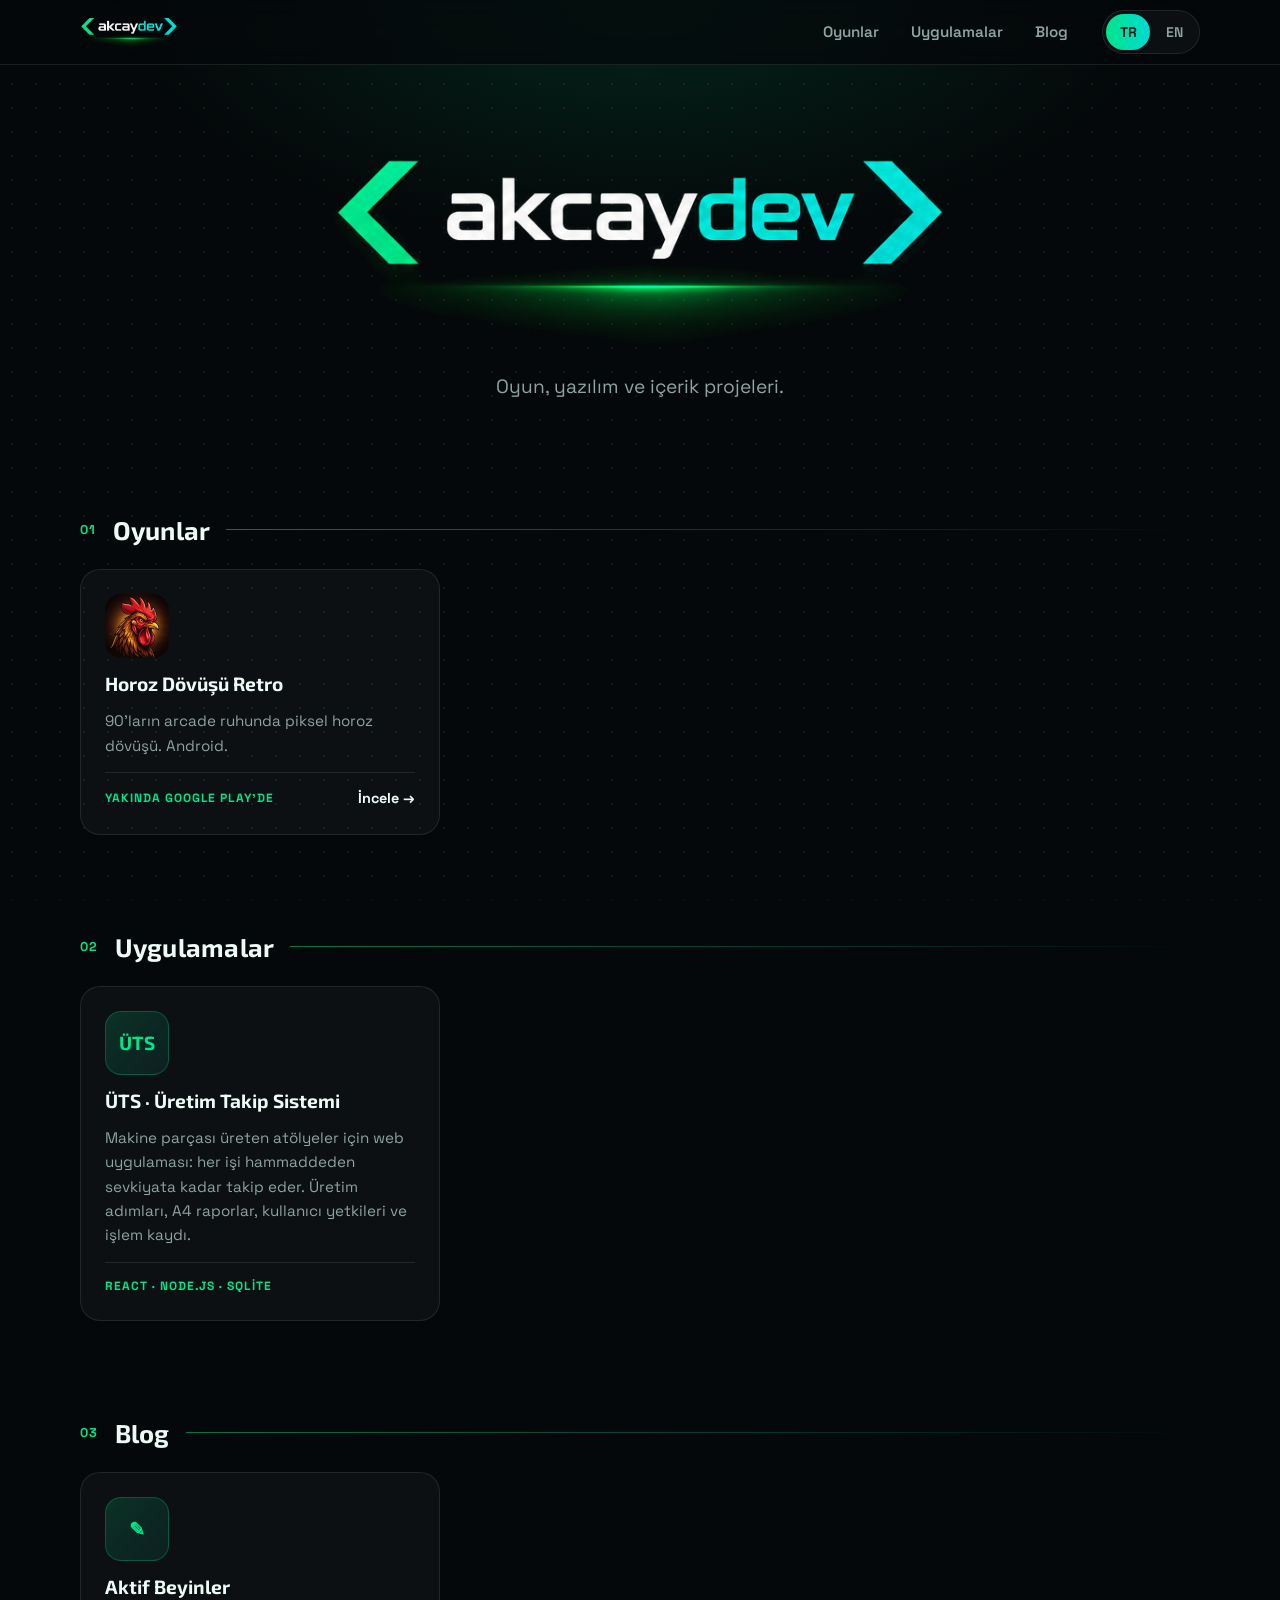
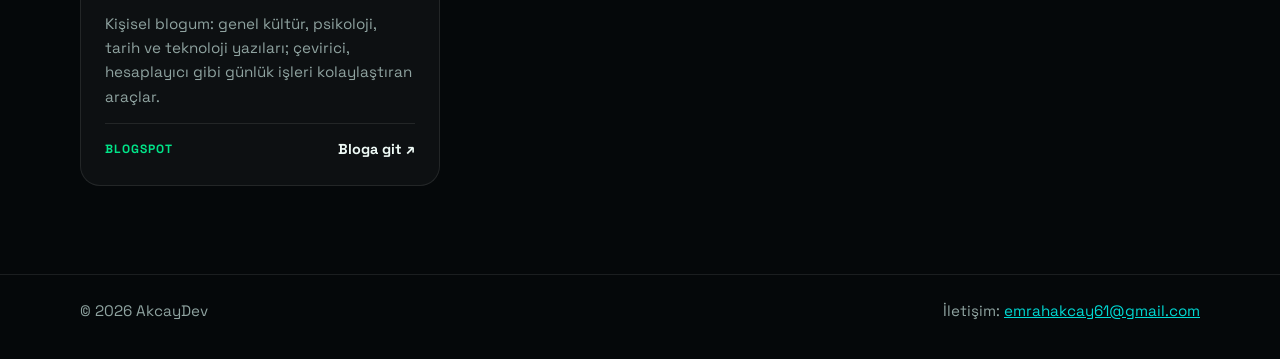
==== commit 881e1b8f: "İletişim e-postası gmail adresiyle değiştirildi Co-Authored-By: Claude Opus 5.5 <noreply@anthropic.c" ====
--- a/index.html
+++ b/index.html
@@ -82,7 +82,7 @@
 <footer class="alt">
   <div class="kap">
     <span>© 2026 AkcayDev</span>
-    <span><span lang="tr">İletişim:</span><span lang="en">Contact:</span> <a href="mailto:emrahakcay61@hotmail.com">emrahakcay61@hotmail.com</a></span>
+    <span><span lang="tr">İletişim:</span><span lang="en">Contact:</span> <a href="mailto:emrahakcay61@gmail.com">emrahakcay61@gmail.com</a></span>
   </div>
 </footer>
 </body>
